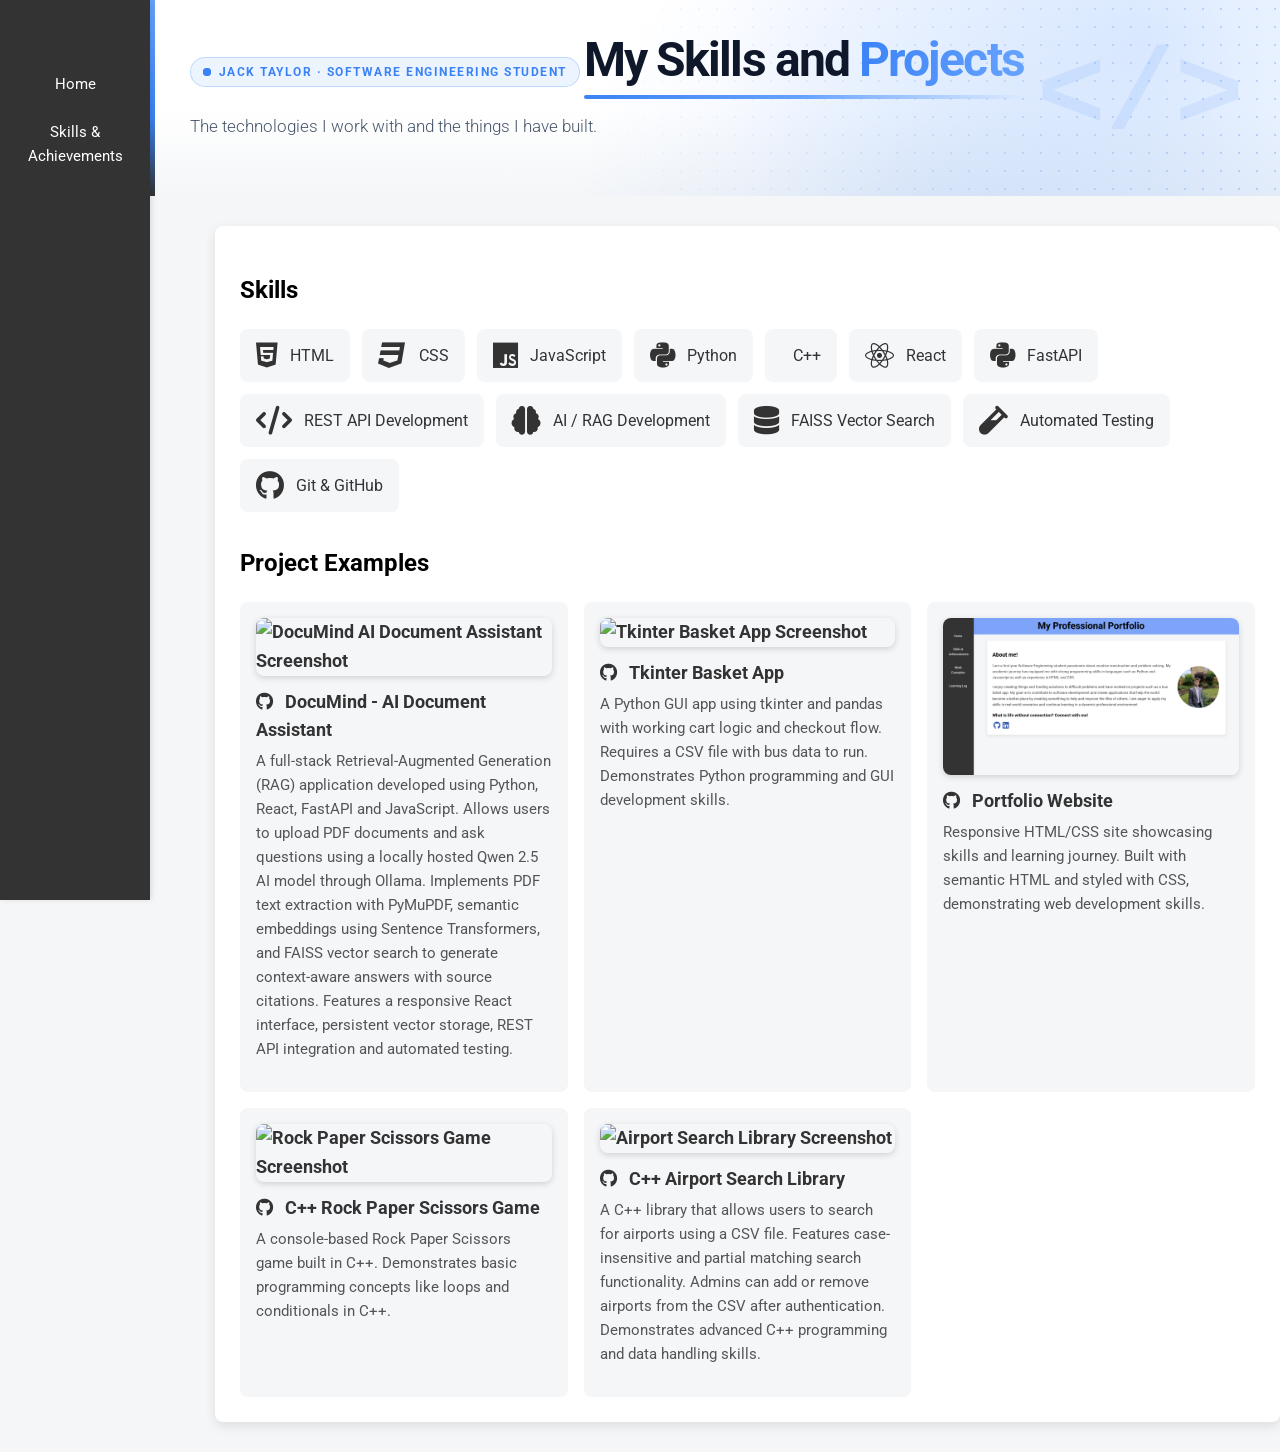
==== skills.html @ bc392c5f "Add files via upload" ====
<!DOCTYPE html>
<html lang="en">
<head>
  <meta charset="UTF-8" />
  <meta name="viewport" content="width=device-width, initial-scale=1.0" />
  <title>Professional Portfolio - Skills</title>
  <link rel="stylesheet" href="skillsstyle.css" />
  <link rel="stylesheet" href="https://cdnjs.cloudflare.com/ajax/libs/font-awesome/6.5.0/css/all.min.css" />
  <link rel="stylesheet" href="https://cdn.jsdelivr.net/gh/devicons/devicon@latest/devicon.min.css">
</head>
<body>
  <header class="page-header">
    <div class="header-inner">
      <p class="header-eyebrow"><span class="status-dot" aria-hidden="true"></span>Jack Taylor &middot; Software Engineering Student</p>
      <h1>My Skills and <span class="header-accent">Projects</span></h1>
      <p class="header-tagline">The technologies I work with and the things I have built.</p>
    </div>
    <span class="header-mark" aria-hidden="true">&lt;/&gt;</span>
  </header>

  <nav class="sidebar">
    <ul>
      <li><a class="navButton" href="index.html">Home</a></li>
      <li><a class="navButton" href="skills.html">Skills & Achievements</a></li>
    </ul>
  </nav>

  <div class="container">
    <div class="skills-projects-row">

      <!-- Skills -->
      <div class="skills-column">
        <h2>Skills</h2>
        <div class="skills-list">
          <div class="skillrow"><i class="fa-brands fa-html5"></i><span>HTML</span></div>
          <div class="skillrow"><i class="fa-brands fa-css3"></i><span>CSS</span></div>
          <div class="skillrow"><i class="fa-brands fa-js"></i><span>JavaScript</span></div>
          <div class="skillrow"><i class="fa-brands fa-python"></i><span>Python</span></div>
          <div class="skillrow"><i class="devicon-cplusplus-plain"></i><span>C++</span></div>
          <div class="skillrow"><i class="fa-brands fa-react"></i><span>React</span></div>
          <div class="skillrow"><i class="fa-brands fa-python"></i><span>FastAPI</span></div>
          <div class="skillrow"><i class="fa-solid fa-code"></i><span>REST API Development</span></div>
          <div class="skillrow"><i class="fa-solid fa-brain"></i><span>AI / RAG Development</span></div>
          <div class="skillrow"><i class="fa-solid fa-database"></i><span>FAISS Vector Search</span></div>
          <div class="skillrow"><i class="fa-solid fa-vial"></i><span>Automated Testing</span></div>
          <div class="skillrow"><i class="fa-brands fa-github"></i><span>Git & GitHub</span></div>

        </div>
      </div>

      <!-- Project examples -->
      <div class="projects-column">
        <h2>Project Examples</h2>
        <div class="projects-grid">


<div class="project">
  <a href="https://github.com/Jaquo/Documind" target="_blank">
    <img
      src="DocuMind.png"
      alt="DocuMind AI Document Assistant Screenshot"
      class="project-img"
    />
  </a>

  <div class="project-text">
    <a href="https://github.com/Jaquo/Documind" target="_blank">
      <i class="fab fa-github"></i> DocuMind - AI Document Assistant
    </a>

    <p>
      A full-stack Retrieval-Augmented Generation (RAG) application
      developed using Python, React, FastAPI and JavaScript.
      Allows users to upload PDF documents and ask questions using
      a locally hosted Qwen 2.5 AI model through Ollama.

      Implements PDF text extraction with PyMuPDF, semantic embeddings
      using Sentence Transformers, and FAISS vector search to
      generate context-aware answers with source citations.

      Features a responsive React interface, persistent vector
      storage, REST API integration and automated testing.
    </p>
  </div>
</div>


<div class="project">
  <a href = "https://github.com/Jaquo/BusApp">
  <img src="busApp.png" alt="Tkinter Basket App Screenshot" class="project-img" />
  </a>
  <div class="project-text">
    <a href="https://github.com/Jaquo/BusApp" target="_blank">
      <i class="fab fa-github"></i> Tkinter Basket App
    </a>
    <p>A Python GUI app using tkinter and pandas with working cart logic and checkout flow.
       Requires a CSV file with bus data to run. Demonstrates Python programming and GUI development skills.
    </p>
  </div>
</div>

<div class="project">
  <a href="https://github.com/Jaquo/Portfolio" target="_blank">
  <img src="portfolio.png" alt="Portfolio Website Screenshot" class="project-img" href="https://github.com/Jaquo/Portfolio" />
  </a>
  <div class="project-text">
    <a href="https://github.com/Jaquo/Portfolio" target="_blank">
      <i class="fab fa-github"></i> Portfolio Website
    </a>
    <p>Responsive HTML/CSS site showcasing skills and learning journey.
       Built with semantic HTML and styled with CSS, demonstrating web development skills.
    </p>
  </div>
</div>

<div class="project">
  <a href="https://github.com/Jaquo/C-RPS" target="_blank">
  <img src="C++proj.png" alt="Rock Paper Scissors Game Screenshot"  class="project-img"  href="https://github.com/Jaquo/C-RPS"/>
  </a>
  <div class="project-text">
    <a href="https://github.com/Jaquo/C-RPS" target="_blank">
      <i class="fab fa-github"></i> C++ Rock Paper Scissors Game
    </a>
    <p>A console-based Rock Paper Scissors game built in C++. Demonstrates basic programming concepts like loops and conditionals in C++.  
    </p> 
  </div> 
</div> 
<div class="project">
  <a href="https://olympus.ntu.ac.uk/n1291986/AirportProjectC-" target="_blank">
  <img src="APIMG.png" alt="Airport Search Library Screenshot"  class="project-img"  href="https://olympus.ntu.ac.uk/n1291986/AirportProjectC-"/>
  </a>
  <div class="project-text">
    <a href="https://olympus.ntu.ac.uk/n1291986/AirportProjectC-" target="_blank">
      <i class="fab fa-github"></i> C++ Airport Search Library
    </a>
    <p>A C++ library that allows users to search for airports using a CSV file. Features case-insensitive and partial matching search functionality. Admins can add or remove airports from the CSV after authentication. Demonstrates advanced C++ programming and data handling skills.
    </p> 
  </div> 
</div> 
          </div>
  </div>
  </div>
  </div>
  <script src="scroll-reveal.js"></script>
</body>
</html>
---- skillsstyle.css ----
/* Import Google Fonts */
@import url('https://fonts.googleapis.com/css2?family=Roboto:wght@300;400;700&display=swap');

*,
*::before,
*::after {
  box-sizing: border-box;
}

@keyframes wobble-vertical {
  16.65% {
    transform: translateY(8px);
  }

  33.3% {
    transform: translateY(-6px);
  }

  49.95% {
    transform: translateY(4px);
  }

  66.6% {
    transform: translateY(-2px);
  }

  83.25% {
    transform: translateY(1px);
  }

  100% {
    transform: translateY(0);
  }
}


html {
  margin: 0;
  padding: 0;
}

body {
  font-family: 'Roboto', Arial, sans-serif;
  margin: 0;
  padding: 0;
  background: #f4f6f8;
  color: #333;
  line-height: 1.6;
}

header {
  position: relative;
  overflow: hidden;
  isolation: isolate;
  margin-left: 150px;
  padding: 34px 40px 30px;
  background:
    radial-gradient(circle at 88% 20%, rgba(102, 163, 255, 0.22), transparent 42%),
    radial-gradient(circle at 70% 120%, rgba(59, 130, 246, 0.12), transparent 45%),
    linear-gradient(to bottom, #fff 0%, #fff 55%, #f4f6f8 100%);
  color: #0f172a;
  padding-bottom: 56px;
}

/* Faint dot grid that fades out towards the left */
header::after {
  position: absolute;
  inset: 0;
  z-index: -1;
  background-image: radial-gradient(rgba(59, 130, 246, 0.28) 1px, transparent 1px);
  background-size: 18px 18px;
  -webkit-mask-image: linear-gradient(to left, #000 0%, transparent 65%);
  mask-image: linear-gradient(to left, #000 0%, transparent 65%);
  content: "";
}

header::before {
  position: absolute;
  inset: 0 auto 0 0;
  width: 5px;
  background: linear-gradient(to bottom, #66a3ff, #3b82f6 60%, #333);
  content: "";
}

.header-inner {
  position: relative;
  max-width: 900px;
  animation: header-rise 0.8s cubic-bezier(0.2, 0.7, 0.2, 1) both;
}

.header-eyebrow {
  display: inline-flex;
  align-items: center;
  gap: 8px;
  margin: 0 0 12px;
  padding: 4px 12px;
  font-size: 0.78rem;
  font-weight: 700;
  letter-spacing: 0.12em;
  text-transform: uppercase;
  color: #3b82f6;
  background: rgba(102, 163, 255, 0.12);
  border: 1px solid rgba(59, 130, 246, 0.25);
  border-radius: 999px;
}

.status-dot {
  position: relative;
  width: 8px;
  height: 8px;
  border-radius: 50%;
  background: #3b82f6;
}

.status-dot::after {
  position: absolute;
  inset: 0;
  border-radius: 50%;
  background: #3b82f6;
  animation: dot-pulse 2s ease-out infinite;
  content: "";
}

header h1 {
  position: relative;
  display: inline-block;
  margin: 0;
  padding: 0 0 12px;
  font-size: clamp(1.9rem, 4.2vw, 3rem);
  font-weight: 700;
  letter-spacing: -0.04em;
  line-height: 1.1;
  color: #0f172a;
}

/* Underline that draws itself in on page load */
header h1::after {
  position: absolute;
  left: 0;
  bottom: 0;
  width: 100%;
  height: 4px;
  border-radius: 4px;
  background: linear-gradient(to right, #3b82f6, #66a3ff, rgba(102, 163, 255, 0));
  transform-origin: left center;
  animation: underline-draw 1s 0.35s cubic-bezier(0.2, 0.7, 0.2, 1) both;
  content: "";
}

.header-accent {
  background: linear-gradient(100deg, #3b82f6 0%, #66a3ff 50%, #3b82f6 100%);
  background-size: 200% auto;
  -webkit-background-clip: text;
  background-clip: text;
  -webkit-text-fill-color: transparent;
  color: #3b82f6;
  animation: accent-shimmer 6s linear infinite;
}

.header-tagline {
  margin: 14px 0 0;
  font-size: 1.05rem;
  font-weight: 300;
  color: #475569;
}

.header-mark {
  position: absolute;
  top: 50%;
  right: 36px;
  z-index: -1;
  transform: translateY(-50%);
  font-family: "Courier New", monospace;
  font-size: clamp(4rem, 9vw, 7.5rem);
  font-weight: 700;
  line-height: 1;
  color: rgba(59, 130, 246, 0.1);
  user-select: none;
  pointer-events: none;
}

@keyframes header-rise {
  from { opacity: 0; transform: translateY(14px); }
  to   { opacity: 1; transform: translateY(0); }
}

@keyframes underline-draw {
  from { transform: scaleX(0); }
  to   { transform: scaleX(1); }
}

@keyframes accent-shimmer {
  to { background-position: -200% center; }
}

@keyframes dot-pulse {
  0%   { transform: scale(1); opacity: 0.6; }
  100% { transform: scale(2.8); opacity: 0; }
}

@media (prefers-reduced-motion: reduce) {
  .header-inner,
  header h1::after,
  .header-accent,
  .status-dot::after {
    animation: none;
  }
}


nav {
  position: fixed;
  top: 0;
  left: 0;
  width: 150px;
  height: 100vh;
  background-color: #333;
  padding-top: 60px;
  box-shadow: 2px 0 5px rgba(0, 0, 0, 0.1);

  display: flex;
  flex-direction: column;
  align-items: center;
  /* centers children horizontally */
}

.sidebar ul {
  padding: 0;
  margin: 0;
  list-style-type: none;

  display: flex;
  flex-direction: column;
  align-items: center;
  /* centers buttons inside the list */
}

.nav ul {
  list-style-type: none;
  padding: 0;
  margin: 0;
}

.nav li {
  margin: 20px 0;
}

.nav a {
  display: flex;
  color: #fff;
  text-decoration: none;
  padding: 12px 20px;
  transition: background-color 0.3s ease;

}


.navButton {
  background-color: #333;
  color: white;
  padding: 7px 10px;
  margin: 5px 0;
  text-align: center;
  text-decoration: none;
  border-radius: 5px;
  font-size: 15px;
  width: 126px;
  display: block;
  overflow-wrap: break-word;

  background-image: linear-gradient(to right, #66a3ff 0%, #66a3ff 100%);
  background-repeat: no-repeat;
  background-origin: border-box;
  background-position: left center;
  background-size: 0% 100%;
  transition: background-size 0.4s ease;
}



.navButton:hover,
.navButton:focus {
  background-size: 100% 100%;
  text-decoration: none;
}

.container {
  max-width: 1100px;
  margin: 30px auto;
  padding: 25px;
  background: #fff;
  box-shadow: 0 4px 12px rgba(0, 0, 0, 0.1);
  border-radius: 8px;
  margin-left: 215px;
}

h1,
h2,
h3 {
  color: #000000;
  margin-bottom: 15px;
}

h1 {

  padding-top: 10px;
  padding-bottom: 10px;
}


ul {
  padding-left: 20px;
}

.profile-section {
  display: flex;
  align-items: center;
  gap: 30px;
  flex-wrap: wrap;
}

.profile-text {
  flex: 2;
  font-size: 1.1em;
}


.profile-image img {
  object-fit: cover;
  border-radius: 50%;
  width: 100%;
  max-width: 200px;
  height: auto;
  flex: 1;
  align-items: center;
  padding-right: 7px;

}

a {
  color: #0056b3;
  text-decoration: none;
}

a:hover {
  text-decoration: underline;
}

.skills-projects-row {
  display: flex;
  flex-direction: column;
  gap: 32px;
  margin-top: 20px;
}

.skills-column,
.projects-column {
  width: 100%;
}


.skills-column {
  padding-left: 0;
}

.skills-list {
  display: flex;
  flex-wrap: wrap;
  gap: 12px;
}

.skillrow {
  display: flex;
  align-items: center;
  gap: 12px;
  margin: 0;
  padding: 12px 16px;
  background: #f4f6f8;
  border-radius: 8px;
  flex: 0 0 auto;
}

.skillrowc img {
  width: 25px;
  height: 25px;
  margin-left: 0;
  display: flex;
  align-items: center;
  justify-content: center;
}

.skillrow i {
  font-size: 1.8rem;
  margin-left: 0;
  display: flex;
  align-items: center;
  justify-content: center;
}

.skillrowc img {
  width: 25px;
  height: 25px;
  margin-left: 0;
  display: flex;
  align-items: center;
  justify-content: center;
}

.skillrowc {
  display: flex;
  align-items: center;
  gap: 12px;
  margin: 0;
  padding: 12px 16px;
  background: #f4f6f8;
  border-radius: 8px;
  flex: 0 0 auto;
}

.skillrow span {
  font-size: 16px;
  line-height: 1.2;
  display: inline-block;
}


.projects-grid {
  display: grid;
  grid-template-columns: repeat(auto-fit, minmax(min(100%, 280px), 1fr));
  gap: 16px;
}

.project {
  display: flex;
  flex-direction: column;
  align-items: stretch;
  gap: 12px;
  min-width: 0;
  padding: 16px;
  background: #f4f6f8;
  border-radius: 8px;
}

.project a {
  font-weight: bold;
  font-size: 18px;
  text-decoration: none;
  color: #333;
}

.project a i {
  margin-right: 8px;
}

.project p {
  margin-top: 4px;
  font-size: 15px;
  color: #555;
}

.project-img {
  display: block;
  width: 100%;
  max-width: 320px;
  height: auto;
  border-radius: 8px;
  object-fit: cover;
  box-shadow: 0 2px 6px rgba(0, 0, 0, 0.15);
}

.skillsheader {

  margin-left: 50px;
  font-weight: bold;
}

.skillrowi {

  font-size: 1.8rem;
  margin-left: 0;
  display: flex;
  align-items: center;
  justify-content: center;
}


.skills-column h2,
.projects-column h2 {
  margin-top: 0;
  margin-bottom: 20px;
  font-size: 24px;
  font-weight: 700;
}

.profile-text {
  flex: 1;
}

.projects-column {
  margin-right: 0;
}

html.scroll-reveal .reveal-on-scroll {
  opacity: 0;
  transform: translateY(24px);
  transition: opacity 700ms ease, transform 700ms ease;
}

html.scroll-reveal .reveal-on-scroll.is-visible {
  opacity: 1;
  transform: translateY(0);
}

@media (prefers-reduced-motion: reduce) {
  html.scroll-reveal .reveal-on-scroll {
    opacity: 1;
    transform: none;
    transition: none;
  }
}

@media (max-width: 700px) {
  header {
    margin-left: 0;
    padding: 24px 20px 22px;
  }

  .header-mark {
    display: none;
  }

  nav {
    position: static;
    width: 100%;
    height: auto;
    padding: 8px 12px;
    box-shadow: 0 2px 5px rgba(0, 0, 0, 0.1);
  }

  .sidebar ul {
    flex-direction: row;
    justify-content: center;
    flex-wrap: wrap;
    gap: 4px;
  }

  .navButton {
    width: auto;
    max-width: none;
    margin: 4px;
    padding: 8px 12px;
  }

  .container {
    width: auto;
    margin: 16px;
    padding: 16px;
  }


.skillrow img,
.skillrowc img {
  width: 28px;
  height: 28px;
  object-fit: contain;
  filter: brightness(0);
  opacity: 0.8;
}


}
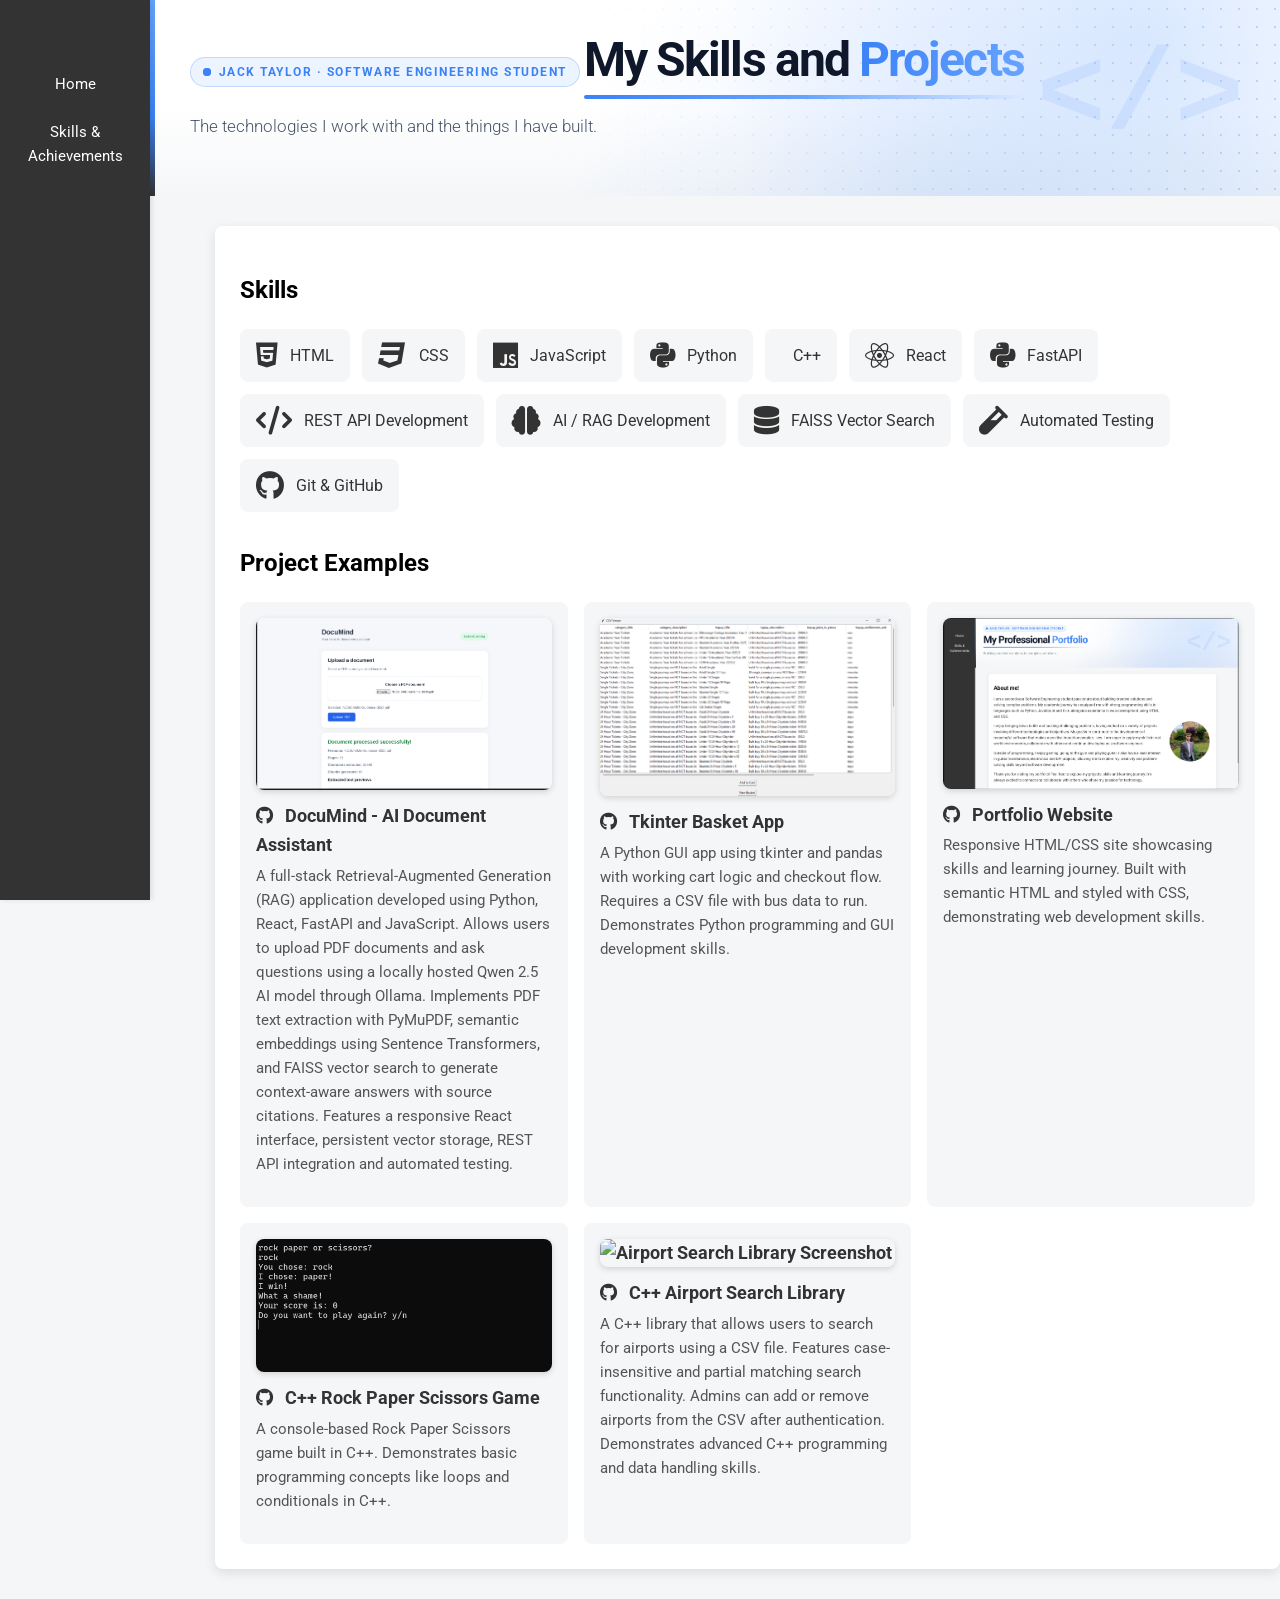
==== commit a07bfbe5: "fixed imgs" ====
--- a/skills.html
+++ b/skills.html
@@ -57,7 +57,7 @@
 <div class="project">
   <a href="https://github.com/Jaquo/Documind" target="_blank">
     <img
-      src="DocuMind.png"
+      src="documind.png"
       alt="DocuMind AI Document Assistant Screenshot"
       class="project-img"
     />
@@ -87,7 +87,7 @@
 
 <div class="project">
   <a href = "https://github.com/Jaquo/BusApp">
-  <img src="busApp.png" alt="Tkinter Basket App Screenshot" class="project-img" />
+  <img src="busapp.png" alt="Tkinter Basket App Screenshot" class="project-img" />
   </a>
   <div class="project-text">
     <a href="https://github.com/Jaquo/BusApp" target="_blank">
@@ -100,7 +100,7 @@
 </div>
 
 <div class="project">
-  <a href="https://github.com/Jaquo/Portfolio" target="_blank">
+  <a href="https://github.com/Jaquo/PortfolioMain" target="_blank">
   <img src="portfolio.png" alt="Portfolio Website Screenshot" class="project-img" href="https://github.com/Jaquo/Portfolio" />
   </a>
   <div class="project-text">
@@ -115,7 +115,7 @@
 
 <div class="project">
   <a href="https://github.com/Jaquo/C-RPS" target="_blank">
-  <img src="C++proj.png" alt="Rock Paper Scissors Game Screenshot"  class="project-img"  href="https://github.com/Jaquo/C-RPS"/>
+  <img src="c++proj.png" alt="Rock Paper Scissors Game Screenshot"  class="project-img"  href="https://github.com/Jaquo/C-RPS"/>
   </a>
   <div class="project-text">
     <a href="https://github.com/Jaquo/C-RPS" target="_blank">
@@ -127,7 +127,7 @@
 </div> 
 <div class="project">
   <a href="https://olympus.ntu.ac.uk/n1291986/AirportProjectC-" target="_blank">
-  <img src="APIMG.png" alt="Airport Search Library Screenshot"  class="project-img"  href="https://olympus.ntu.ac.uk/n1291986/AirportProjectC-"/>
+  <img src="api.png" alt="Airport Search Library Screenshot"  class="project-img"  href="https://olympus.ntu.ac.uk/n1291986/AirportProjectC-"/>
   </a>
   <div class="project-text">
     <a href="https://olympus.ntu.ac.uk/n1291986/AirportProjectC-" target="_blank">
